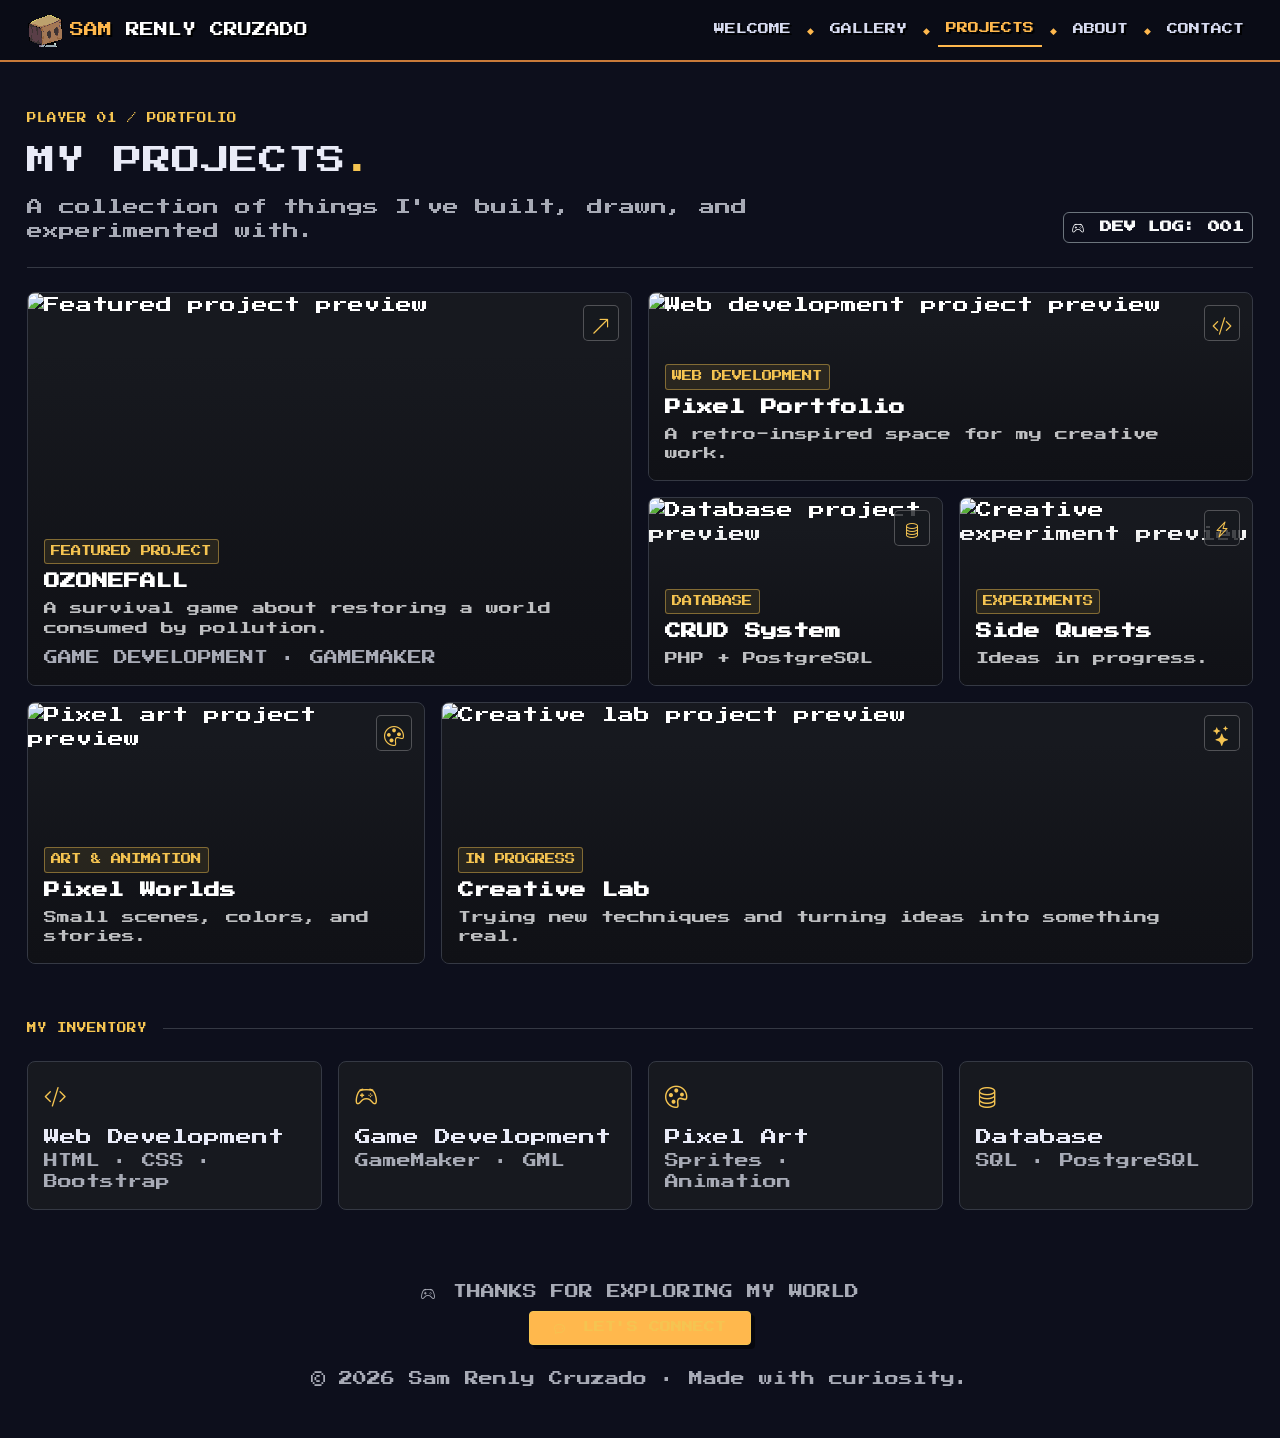
==== Activity1/try.html @ 63f06ee0 "updated" ====
<!doctype html>
<html lang="en">

<head>
  <meta charset="utf-8">
  <meta name="viewport" content="width=device-width, initial-scale=1">
  <title>Projects | Sam Renly Cruzado</title>

  <link href="https://cdn.jsdelivr.net/npm/bootstrap@5.3.8/dist/css/bootstrap.min.css" rel="stylesheet">
  <link href="https://cdn.jsdelivr.net/npm/bootstrap-icons@1.11.3/font/bootstrap-icons.css" rel="stylesheet">
  <link href="https://fonts.googleapis.com/css2?family=Press+Start+2P&display=swap" rel="stylesheet">
  <link rel="stylesheet" href="css/index.css">

  <style>
    :root {
      --gold: #f5c451;
      --panel: #17191f;
      --border: #353944;
    }

    body {
      overflow-x: hidden;
    }

    .project-section {
      max-width: 1250px;
      animation: appear .6s ease both;
    }

    .pixel-title,
    .pixel-label {
      font-family: 'Press Start 2P', cursive;
      line-height: 1.8;
    }

    .pixel-title {
      font-size: clamp(1.1rem, 3vw, 1.8rem);
    }

    .pixel-label {
      font-size: .6rem;
      color: var(--gold);
    }

    .muted {
      color: #a8abb6;
    }

    .project-card {
      position: relative;
      height: 100%;
      min-height: 180px;
      overflow: hidden;
      isolation: isolate;
      border: 1px solid var(--border);
      border-radius: 8px;
      background: var(--panel);
      color: white;
      text-decoration: none;
      transition: .25s ease;
    }

    .project-card:hover {
      transform: translateY(-4px);
      border-color: var(--gold);
      box-shadow: 0 7px 0 #0004;
      color: white;
    }

    .project-card img {
      width: 100%;
      height: 100%;
      min-height: inherit;
      object-fit: cover;
      image-rendering: pixelated;
      transition: transform .4s ease;
    }

    .project-card:hover img {
      transform: scale(1.05);
    }

    .project-card::after {
      content: "";
      position: absolute;
      inset: 0;
      z-index: 0;
      background: linear-gradient(0deg, #101116 0%, #101116c9 25%, transparent 85%);
      pointer-events: none;
    }

    .project-info {
      position: absolute;
      z-index: 1;
      inset: auto 0 0;
      padding: 1rem;
    }

    .project-info h2 {
      font-size: 1rem;
      font-weight: 700;
    }

    .project-info p {
      font-size: .82rem;
      margin-bottom: .4rem;
    }

    .project-tag {
      display: inline-block;
      margin-bottom: .5rem;
      padding: .25rem .4rem;
      border: 1px solid #f5c45170;
      border-radius: 3px;
      background: #f5c45118;
      color: var(--gold);
      font-size: .65rem;
    }

    .card-icon {
      position: absolute;
      z-index: 2;
      top: .75rem;
      right: .75rem;
      display: grid;
      place-items: center;
      width: 36px;
      height: 36px;
      border: 1px solid #ffffff40;
      border-radius: 5px;
      background: #17191fcc;
      color: var(--gold);
      transition: transform .25s ease;
    }

    .project-card:hover .card-icon {
      transform: rotate(-8deg);
    }

    .mini-panel {
      height: 100%;
      padding: 1rem;
      border: 1px solid var(--border);
      border-radius: 8px;
      background: var(--panel);
      transition: border-color .25s ease;
    }

    .mini-panel:hover {
      border-color: var(--gold);
    }

    .skill-icon {
      color: var(--gold);
      font-size: 1.4rem;
    }

    .pixel-btn {
      border: 1px solid var(--gold);
      border-radius: 4px;
      color: var(--gold);
      transition: .2s ease;
    }

    .pixel-btn:hover {
      background: var(--gold);
      color: var(--panel);
    }

    .section-divider {
      border-color: var(--border);
      opacity: 1;
    }

    @keyframes appear {
      from { opacity: 0; transform: translateY(12px); }
      to { opacity: 1; transform: translateY(0); }
    }

    @media (max-width: 575px) {
      .project-info {
        padding: .7rem;
      }

      .project-info h2 {
        font-size: .85rem;
      }

      .project-info p {
        font-size: .75rem;
      }

      .pixel-label {
        font-size: .5rem;
      }
    }

    @media (prefers-reduced-motion: reduce) {
      *, *::before, *::after {
        animation: none !important;
        transition: none !important;
      }
    }
  </style>
</head>

<body>

  <!-- NAVBAR -->
  <nav class="navbar navbar-expand-lg navbar-dark site-nav px-3">
    <div class="container-fluid">
      <a class="navbar-brand d-flex align-items-center gap-2" href="index.html">
        <img src="Uploads/Charactersmol.gif" class="brand-sprite" alt="">
        <span><span class="accent">SAM</span> RENLY CRUZADO</span>
      </a>

      <button class="navbar-toggler" type="button" data-bs-toggle="collapse"
        data-bs-target="#nav" aria-controls="nav" aria-expanded="false"
        aria-label="Toggle navigation">
        <span class="navbar-toggler-icon"></span>
      </button>

      <div class="collapse navbar-collapse justify-content-end" id="nav">
        <ul class="navbar-nav align-items-lg-center gap-2 text-center">
          <li class="nav-item">
            <a class="nav-link" href="https://renel-199.github.io/index.html">WELCOME</a>
          </li>
          <li class="nav-sep d-none d-lg-block">◆</li>
          <li class="nav-item">
            <a class="nav-link" href="https://renel-199.github.io/gallery.html">GALLERY</a>
          </li>
          <li class="nav-sep d-none d-lg-block">◆</li>
          <li class="nav-item">
            <a class="nav-link active" aria-current="page"
              href="https://renel-199.github.io/WebDev/Activity1/">PROJECTS</a>
          </li>
          <li class="nav-sep d-none d-lg-block">◆</li>
          <li class="nav-item">
            <a class="nav-link" href="https://renel-199.github.io/about.html">ABOUT</a>
          </li>
          <li class="nav-sep d-none d-lg-block">◆</li>
          <li class="nav-item">
            <a class="nav-link" href="https://renel-199.github.io/contact.html">CONTACT</a>
          </li>
        </ul>
      </div>
    </div>
  </nav>

  <!-- MAIN CONTENT -->
  <main class="container project-section py-5">

    <!-- PAGE HEADING -->
    <header class="row align-items-end g-3 mb-4">
      <div class="col-12 col-md-8">
        <p class="pixel-label mb-2">PLAYER 01 / PORTFOLIO</p>
        <h1 class="pixel-title mb-2">
          MY PROJECTS<span style="color:var(--gold)">.</span>
        </h1>
        <p class="muted mb-0">
          A collection of things I've built, drawn, and experimented with.
        </p>
      </div>

      <div class="col-12 col-md-4 text-md-end">
        <span class="badge border border-secondary text-light p-2">
          <i class="bi bi-controller me-1"></i> DEV LOG: 001
        </span>
      </div>
    </header>

    <hr class="section-divider mb-4">

    <!-- BENTO GRID: ROW 1 -->
    <div class="row g-3 mb-3">

      <!-- FEATURED PROJECT -->
      <div class="col-12 col-md-6">
        <a href="#" class="project-card d-block" style="min-height: 390px;">
          <img src="https://placehold.co/800x800/242a3a/f5c451?text=FEATURED+PROJECT"
            alt="Featured project preview">
          <span class="card-icon"><i class="bi bi-arrow-up-right fs-5"></i></span>

          <div class="project-info">
            <span class="project-tag">FEATURED PROJECT</span>
            <h2>OZONEFALL</h2>
            <p class="text-light opacity-75">
              A survival game about restoring a world consumed by pollution.
            </p>
            <span class="small muted">GAME DEVELOPMENT · GAMEMAKER</span>
          </div>
        </a>
      </div>

      <!-- WEB PROJECT -->
      <div class="col-12 col-md-6">
        <div class="row g-3">

          <div class="col-12">
            <a href="#" class="project-card d-block" style="min-height: 187px;">
              <img src="https://placehold.co/800x400/263b39/b8e0c5?text=WEB+DEVELOPMENT"
                alt="Web development project preview">
              <span class="card-icon"><i class="bi bi-code-slash fs-5"></i></span>

              <div class="project-info">
                <span class="project-tag">WEB DEVELOPMENT</span>
                <h2>Pixel Portfolio</h2>
                <p class="text-light opacity-75 mb-0">
                  A retro-inspired space for my creative work.
                </p>
              </div>
            </a>
          </div>

          <!-- DATABASE PROJECT -->
          <div class="col-6">
            <a href="#" class="project-card d-block" style="min-height: 187px;">
              <img src="https://placehold.co/500x400/253e50/aedbff?text=DATABASE"
                alt="Database project preview">
              <span class="card-icon"><i class="bi bi-database"></i></span>

              <div class="project-info">
                <span class="project-tag">DATABASE</span>
                <h2>CRUD System</h2>
                <p class="text-light opacity-75 mb-0">PHP + PostgreSQL</p>
              </div>
            </a>
          </div>

          <!-- EXPERIMENTS -->
          <div class="col-6">
            <a href="#" class="project-card d-block" style="min-height: 187px;">
              <img src="https://placehold.co/500x400/493c29/ffda91?text=EXPERIMENTS"
                alt="Creative experiment preview">
              <span class="card-icon"><i class="bi bi-lightning-charge"></i></span>

              <div class="project-info">
                <span class="project-tag">EXPERIMENTS</span>
                <h2>Side Quests</h2>
                <p class="text-light opacity-75 mb-0">Ideas in progress.</p>
              </div>
            </a>
          </div>

        </div>
      </div>
    </div>

    <!-- BENTO GRID: ROW 2 -->
    <div class="row g-3 mb-5">

      <!-- PIXEL ART -->
      <div class="col-12 col-md-4">
        <a href="#" class="project-card d-block" style="min-height: 260px;">
          <img src="https://placehold.co/600x500/44364f/e9c9ff?text=PIXEL+ART"
            alt="Pixel art project preview">
          <span class="card-icon"><i class="bi bi-palette fs-5"></i></span>

          <div class="project-info">
            <span class="project-tag">ART & ANIMATION</span>
            <h2>Pixel Worlds</h2>
            <p class="text-light opacity-75 mb-0">
              Small scenes, colors, and stories.
            </p>
          </div>
        </a>
      </div>

      <!-- CREATIVE LAB -->
      <div class="col-12 col-md-8">
        <a href="#" class="project-card d-block" style="min-height: 260px;">
          <img src="https://placehold.co/1000x500/3d3438/ffc3bc?text=CREATIVE+LAB"
            alt="Creative lab project preview">
          <span class="card-icon"><i class="bi bi-stars fs-5"></i></span>

          <div class="project-info">
            <span class="project-tag">IN PROGRESS</span>
            <h2>Creative Lab</h2>
            <p class="text-light opacity-75 mb-0">
              Trying new techniques and turning ideas into something real.
            </p>
          </div>
        </a>
      </div>

    </div>

    <!-- SKILLS / INVENTORY -->
    <section class="mb-5">
      <div class="d-flex align-items-center gap-3 mb-3">
        <h2 class="pixel-label mb-0">MY INVENTORY</h2>
        <hr class="section-divider flex-grow-1">
      </div>

      <div class="row g-3">

        <div class="col-6 col-md-3">
          <div class="mini-panel">
            <i class="bi bi-code-slash skill-icon"></i>
            <h3 class="h6 mt-3 mb-1">Web Development</h3>
            <p class="muted small mb-0">HTML · CSS · Bootstrap</p>
          </div>
        </div>

        <div class="col-6 col-md-3">
          <div class="mini-panel">
            <i class="bi bi-controller skill-icon"></i>
            <h3 class="h6 mt-3 mb-1">Game Development</h3>
            <p class="muted small mb-0">GameMaker · GML</p>
          </div>
        </div>

        <div class="col-6 col-md-3">
          <div class="mini-panel">
            <i class="bi bi-palette skill-icon"></i>
            <h3 class="h6 mt-3 mb-1">Pixel Art</h3>
            <p class="muted small mb-0">Sprites · Animation</p>
          </div>
        </div>

        <div class="col-6 col-md-3">
          <div class="mini-panel">
            <i class="bi bi-database skill-icon"></i>
            <h3 class="h6 mt-3 mb-1">Database</h3>
            <p class="muted small mb-0">SQL · PostgreSQL</p>
          </div>
        </div>

      </div>
    </section>

    <!-- FOOTER -->
    <footer class="text-center mt-5 pt-4">
      <p class="muted small mb-2">
        <i class="bi bi-controller me-1"></i>
        THANKS FOR EXPLORING MY WORLD
      </p>

      <a href="https://renel-199.github.io/contact.html"
        class="btn pixel-btn px-4 py-2">
        <i class="bi bi-chat-dots me-2"></i>LET'S CONNECT
      </a>

      <p class="muted small mt-4 mb-0">
        © 2026 Sam Renly Cruzado · Made with curiosity.
      </p>
    </footer>

  </main>

  <script src="https://cdn.jsdelivr.net/npm/bootstrap@5.3.8/dist/js/bootstrap.bundle.min.js"></script>

</body>
</html>
---- Activity1/css/index.css ----
:root {
  --bg: #0d0f1c;
  --panel: #141826;
  --panel-2: #161a2b;
  --ink: #e9ebf7;
  --muted: #aeb4d0;
  --accent: #ff9d2f;
  --accent-2: #ffb84d;
  --gold: #d98a3d;
  --line: #c97b3a;
}

* { box-sizing: border-box; }

body {
  margin: 0;
  padding: 0;
  font-family: "Press Start 2P", monospace;
  background: var(--bg);
  color: var(--ink);
  image-rendering: pixelated;
}

img { image-rendering: pixelated; }


.section {
  position: relative;
  margin: 14px;
  padding: 28px;
  border: 2px solid var(--line);
  background: var(--panel);
  border-radius: 4px;
}

.section::before,
.section::after {
  content: "";
  position: absolute;
  width: 16px;
  height: 16px;
  border: 2px solid var(--accent-2);
}
.section::before { top: 6px; left: 6px; border-right: 0; border-bottom: 0; }
.section::after { bottom: 6px; right: 6px; border-left: 0; border-top: 0; }


.site-nav {
  background: #0a0c16;
  border-bottom: 2px solid var(--line);
}
.brand-sprite { width: 34px; height: 34px; }
.navbar-brand {
  font-size: 14px;
  text-shadow: 2px 2px #000;
}
.navbar-brand .accent { color: var(--accent-2); }
.site-nav .nav-link {
  font-size: 11px;
  color: #d7dbf0 !important;
  text-shadow: 2px 2px #000;
  position: relative;
}
.site-nav .nav-link:hover { color: var(--accent-2) !important; }
.site-nav .nav-link.active {
  color: var(--accent-2) !important;
  border-bottom: 2px solid var(--accent-2);
}
.nav-sep { color: var(--accent-2); align-self: center; font-size: 9px; }


.pixel-btn {
  display: inline-flex;
  align-items: center;
  gap: 10px;
  font-family: "Press Start 2P", monospace;
  font-size: 11px;
  color: #1a1206;
  background: var(--accent-2);
  border: 3px solid #1a1206;
  padding: 14px 20px;
  text-decoration: none;
  box-shadow: 4px 4px 0 #00000080;
  transition: transform .12s ease, box-shadow .12s ease, background .2s ease;
}
.pixel-btn:hover { background: #ffd479; transform: translate(-2px,-2px); box-shadow: 6px 6px 0 #00000080; color:#1a1206; }
.pixel-btn:active { transform: translate(2px,2px); box-shadow: 1px 1px 0 #00000080; }

.hero {
  background:
    linear-gradient(rgba(0,0,0,0.55), rgba(0,0,0,0.65)),
    url("../Uploads/index-bg.png") no-repeat center center;
  background-size: cover;
  border-color: var(--line);
}

.hero h1 {
  font-size: clamp(1.6rem, 4.5vw, 3rem);
  line-height: 1.35;
  margin: 0 0 18px;
  text-shadow: 3px 3px #000;
  color: #fff;
}
.hero .welcome-label {
  display: block;
  color: #fff;
}
.hero .title-accent {
  display: block;
  color: var(--accent);
}

.small-text {
  font-size: 10px;
  line-height: 1.9;
  color: var(--muted);
}


.menu-btn {
  display: block;
  border: none;
  background: transparent;
  text-decoration: none;
  transition: transform 0.2s ease;
}

.menu-btn img {
  width: 100%;
  height: auto;
  filter: drop-shadow(4px 4px 0px #000);
  transition: transform 0.2s ease, filter 0.2s ease;
}

.menu-btn:hover img {
  transform: scale(1.08);
  filter: drop-shadow(0px 0px 12px var(--accent-2));
}

.menu-btn:active img {
  transform: scale(0.95);
}

@keyframes fadeIn {
  from { opacity: 0; transform: translateY(10px); }
  to   { opacity: 1; transform: translateY(0); }
}

.hero h1,
.hero .small-text {
  animation: fadeIn 1.5s ease-in-out;
}

@media (max-width: 991.98px) {
  .section { padding: 20px; }
}
@media (max-width: 575.98px) {
  .section { margin: 8px; padding: 16px; }
}
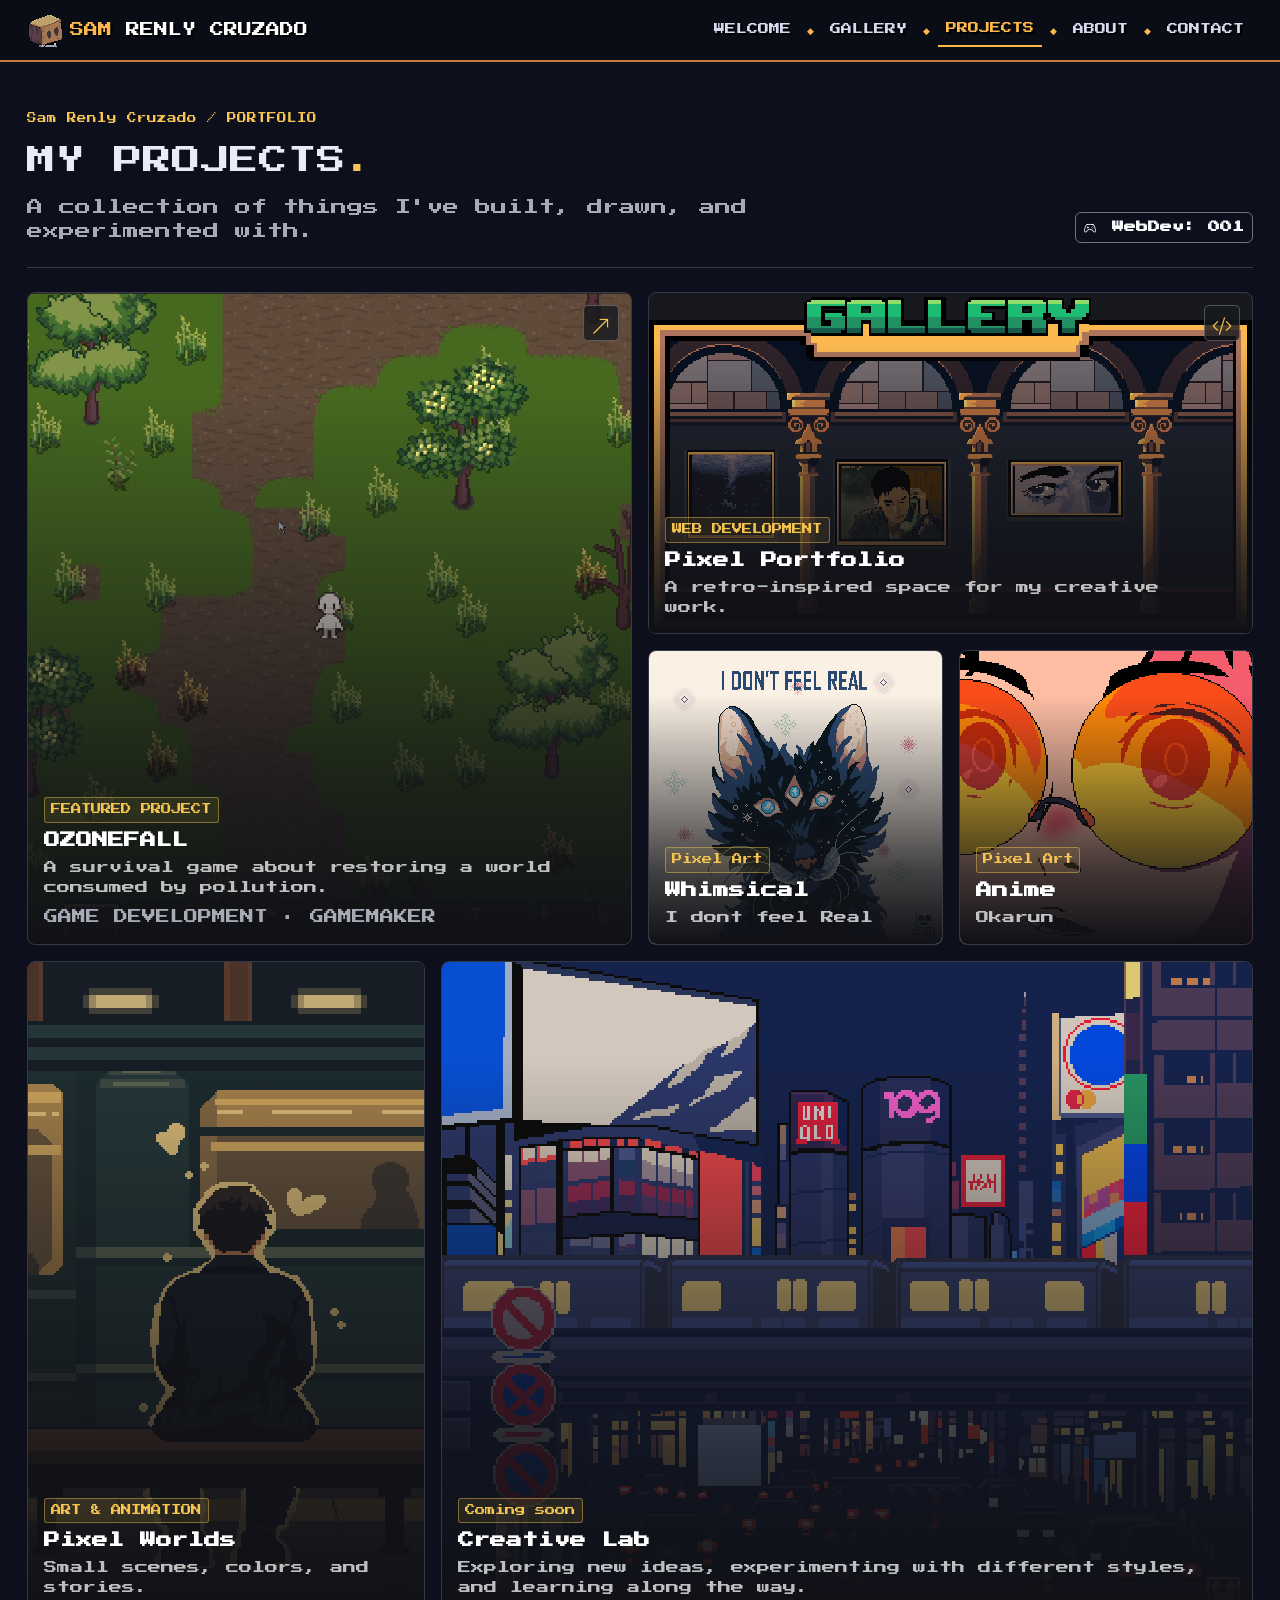
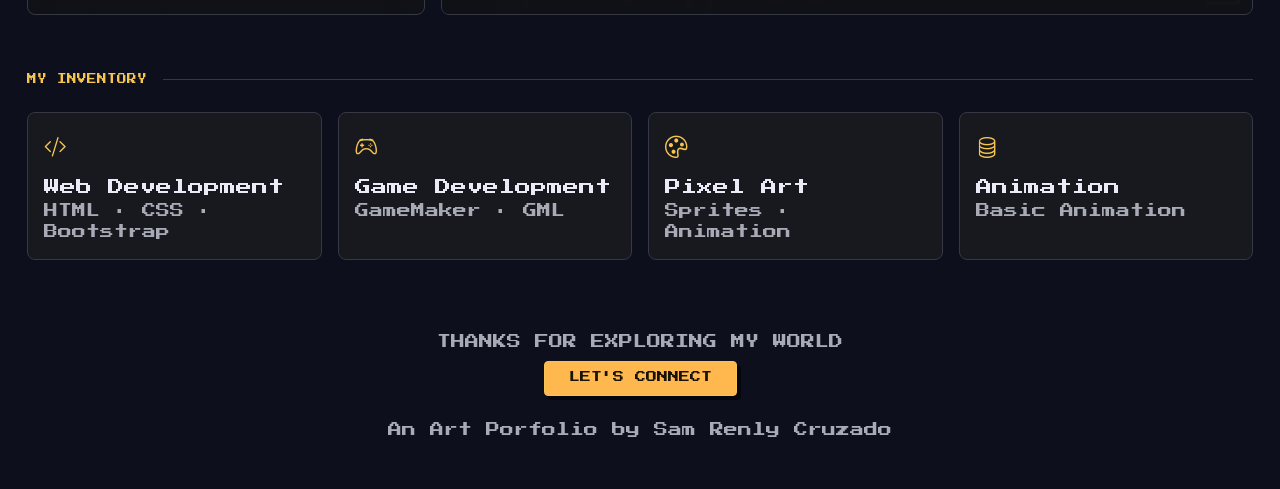
==== commit faccb8d8: "updated grid layout" ====
--- a/Activity1/try.html
+++ b/Activity1/try.html
@@ -159,7 +159,7 @@
     .pixel-btn {
       border: 1px solid var(--gold);
       border-radius: 4px;
-      color: var(--gold);
+
       transition: .2s ease;
     }
 
@@ -207,7 +207,7 @@
 
 <body>
 
-  <!-- NAVBAR -->
+ 
   <nav class="navbar navbar-expand-lg navbar-dark site-nav px-3">
     <div class="container-fluid">
       <a class="navbar-brand d-flex align-items-center gap-2" href="index.html">
@@ -248,13 +248,13 @@
     </div>
   </nav>
 
-  <!-- MAIN CONTENT -->
+
   <main class="container project-section py-5">
 
-    <!-- PAGE HEADING -->
+
     <header class="row align-items-end g-3 mb-4">
       <div class="col-12 col-md-8">
-        <p class="pixel-label mb-2">PLAYER 01 / PORTFOLIO</p>
+        <p class="pixel-label mb-2">Sam Renly Cruzado / PORTFOLIO</p>
         <h1 class="pixel-title mb-2">
           MY PROJECTS<span style="color:var(--gold)">.</span>
         </h1>
@@ -265,20 +265,20 @@
 
       <div class="col-12 col-md-4 text-md-end">
         <span class="badge border border-secondary text-light p-2">
-          <i class="bi bi-controller me-1"></i> DEV LOG: 001
+          <i class="bi bi-controller me-1"></i> WebDev: 001
         </span>
       </div>
     </header>
 
     <hr class="section-divider mb-4">
 
-    <!-- BENTO GRID: ROW 1 -->
+
     <div class="row g-3 mb-3">
 
-      <!-- FEATURED PROJECT -->
+
       <div class="col-12 col-md-6">
-        <a href="#" class="project-card d-block" style="min-height: 390px;">
-          <img src="https://placehold.co/800x800/242a3a/f5c451?text=FEATURED+PROJECT"
+        <a href="https://renel-x.itch.io/ozone-fall" class="project-card d-block" style="min-height: 390px;">
+          <img src="Uploads/ozone_fall.png"
             alt="Featured project preview">
           <span class="card-icon"><i class="bi bi-arrow-up-right fs-5"></i></span>
 
@@ -293,13 +293,13 @@
         </a>
       </div>
 
-      <!-- WEB PROJECT -->
+
       <div class="col-12 col-md-6">
         <div class="row g-3">
 
           <div class="col-12">
-            <a href="#" class="project-card d-block" style="min-height: 187px;">
-              <img src="https://placehold.co/800x400/263b39/b8e0c5?text=WEB+DEVELOPMENT"
+            <a href="https://renel-199.github.io/gallery.html" class="project-card d-block" style="min-height: 187px;">
+              <img src="Uploads/Gallery.png"
                 alt="Web development project preview">
               <span class="card-icon"><i class="bi bi-code-slash fs-5"></i></span>
 
@@ -313,32 +313,32 @@
             </a>
           </div>
 
-          <!-- DATABASE PROJECT -->
+
           <div class="col-6">
             <a href="#" class="project-card d-block" style="min-height: 187px;">
-              <img src="https://placehold.co/500x400/253e50/aedbff?text=DATABASE"
+              <img src="Uploads/idfr.gif"
                 alt="Database project preview">
-              <span class="card-icon"><i class="bi bi-database"></i></span>
+             
 
               <div class="project-info">
-                <span class="project-tag">DATABASE</span>
-                <h2>CRUD System</h2>
-                <p class="text-light opacity-75 mb-0">PHP + PostgreSQL</p>
+                <span class="project-tag">Pixel Art</span>
+                <h2>Whimsical</h2>
+                <p class="text-light opacity-75 mb-0">I dont feel Real</p>
               </div>
             </a>
           </div>
 
-          <!-- EXPERIMENTS -->
+
           <div class="col-6">
             <a href="#" class="project-card d-block" style="min-height: 187px;">
-              <img src="https://placehold.co/500x400/493c29/ffda91?text=EXPERIMENTS"
+              <img src="Uploads/okarun.gif"
                 alt="Creative experiment preview">
-              <span class="card-icon"><i class="bi bi-lightning-charge"></i></span>
+              
 
               <div class="project-info">
-                <span class="project-tag">EXPERIMENTS</span>
-                <h2>Side Quests</h2>
-                <p class="text-light opacity-75 mb-0">Ideas in progress.</p>
+                <span class="project-tag">Pixel Art</span>
+                <h2>Anime</h2>
+                <p class="text-light opacity-75 mb-0">Okarun</p>
               </div>
             </a>
           </div>
@@ -347,15 +347,14 @@
       </div>
     </div>
 
-    <!-- BENTO GRID: ROW 2 -->
     <div class="row g-3 mb-5">
 
-      <!-- PIXEL ART -->
+
       <div class="col-12 col-md-4">
         <a href="#" class="project-card d-block" style="min-height: 260px;">
-          <img src="https://placehold.co/600x500/44364f/e9c9ff?text=PIXEL+ART"
+          <img src="Uploads/all i need to hear.gif"
             alt="Pixel art project preview">
-          <span class="card-icon"><i class="bi bi-palette fs-5"></i></span>
+   
 
           <div class="project-info">
             <span class="project-tag">ART & ANIMATION</span>
@@ -367,18 +366,18 @@
         </a>
       </div>
 
-      <!-- CREATIVE LAB -->
+
       <div class="col-12 col-md-8">
         <a href="#" class="project-card d-block" style="min-height: 260px;">
-          <img src="https://placehold.co/1000x500/3d3438/ffc3bc?text=CREATIVE+LAB"
+          <img src="Uploads/WTE.gif"
             alt="Creative lab project preview">
-          <span class="card-icon"><i class="bi bi-stars fs-5"></i></span>
+
 
           <div class="project-info">
-            <span class="project-tag">IN PROGRESS</span>
+            <span class="project-tag">Coming soon</span>
             <h2>Creative Lab</h2>
             <p class="text-light opacity-75 mb-0">
-              Trying new techniques and turning ideas into something real.
+            Exploring new ideas, experimenting with different styles, and learning along the way.
             </p>
           </div>
         </a>
@@ -386,7 +385,6 @@
 
     </div>
 
-    <!-- SKILLS / INVENTORY -->
     <section class="mb-5">
       <div class="d-flex align-items-center gap-3 mb-3">
         <h2 class="pixel-label mb-0">MY INVENTORY</h2>
@@ -422,28 +420,27 @@
         <div class="col-6 col-md-3">
           <div class="mini-panel">
             <i class="bi bi-database skill-icon"></i>
-            <h3 class="h6 mt-3 mb-1">Database</h3>
-            <p class="muted small mb-0">SQL · PostgreSQL</p>
+            <h3 class="h6 mt-3 mb-1">Animation</h3>
+            <p class="muted small mb-0">Basic Animation</p>
           </div>
         </div>
 
       </div>
     </section>
 
-    <!-- FOOTER -->
+
     <footer class="text-center mt-5 pt-4">
       <p class="muted small mb-2">
-        <i class="bi bi-controller me-1"></i>
         THANKS FOR EXPLORING MY WORLD
       </p>
 
       <a href="https://renel-199.github.io/contact.html"
         class="btn pixel-btn px-4 py-2">
-        <i class="bi bi-chat-dots me-2"></i>LET'S CONNECT
+       LET'S CONNECT
       </a>
 
       <p class="muted small mt-4 mb-0">
-        © 2026 Sam Renly Cruzado · Made with curiosity.
+           An Art Porfolio by Sam Renly Cruzado
       </p>
     </footer>
 
